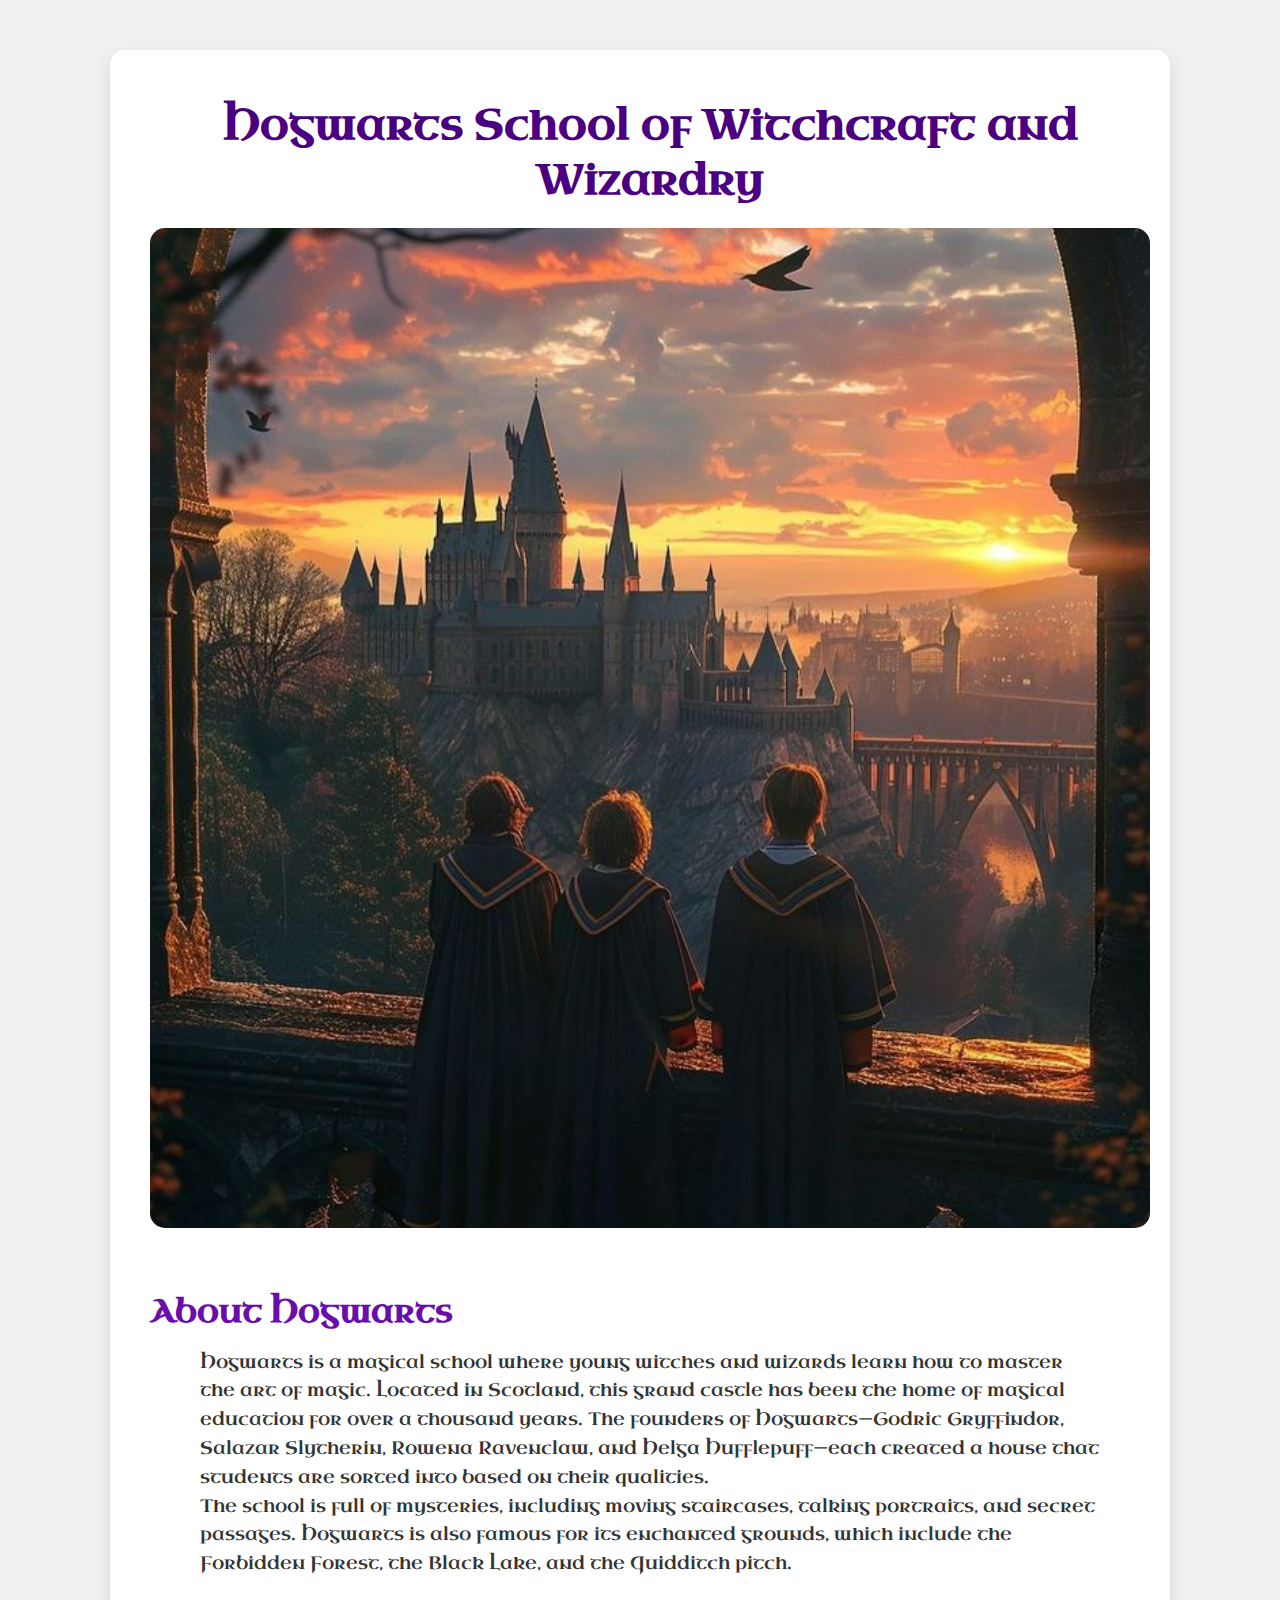
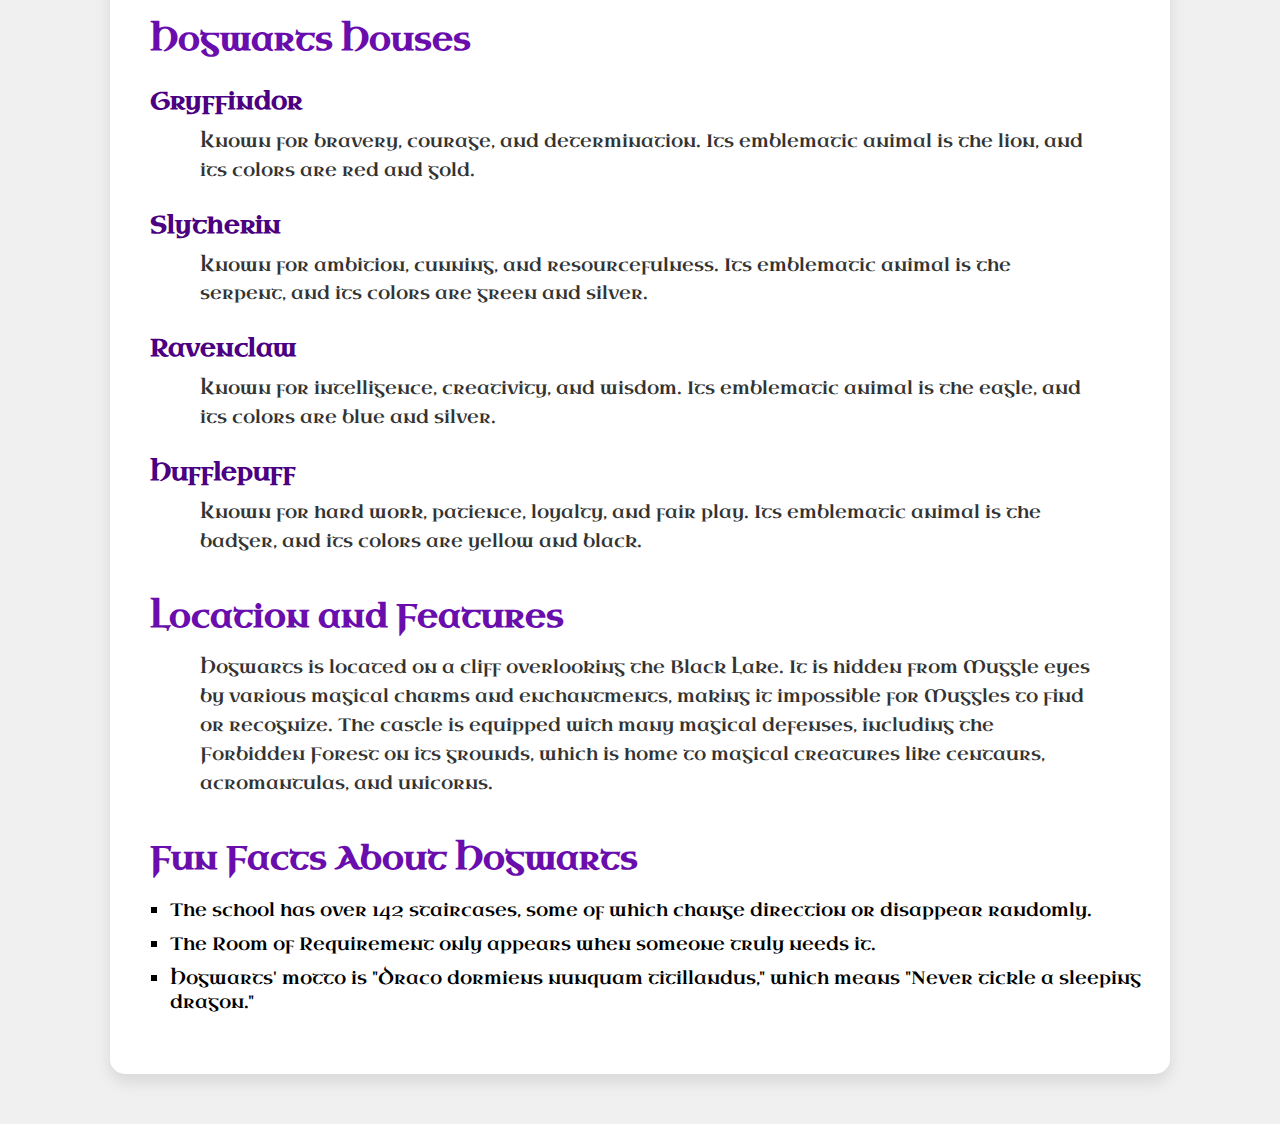
==== About_Hogwarts.html @ d7c3a8bc "add many files, img, about progect" ====
<!DOCTYPE html>
<html lang="en">
<head>
    <meta charset="UTF-8">
    <meta name="viewport" content="width=device-width, initial-scale=1.0">
    <title>About Hogwarts</title>
    <link rel="stylesheet" href="About_Hogwarts.css">
    <link href="https://fonts.googleapis.com/css2?family=Uncial+Antiqua&display=swap" rel="stylesheet">
</head>
<body>
    <div class="info-page">
        <header>
            <h1>Hogwarts School of Witchcraft and Wizardry</h1>
            <img src="castel2.jpg" alt="Hogwarts Castle" class="banner-img"> <!-- Вставити зображення замку -->
        </header>

        <section class="about-section">
            <h2>About Hogwarts</h2>
            <p>
                Hogwarts is a magical school where young witches and wizards learn how to master the art of magic. Located in Scotland, 
                this grand castle has been the home of magical education for over a thousand years. The founders of Hogwarts—Godric Gryffindor, 
                Salazar Slytherin, Rowena Ravenclaw, and Helga Hufflepuff—each created a house that students are sorted into based on their qualities.
            </p>
            <p>
                The school is full of mysteries, including moving staircases, talking portraits, and secret passages. Hogwarts is also famous 
                for its enchanted grounds, which include the Forbidden Forest, the Black Lake, and the Quidditch pitch.
            </p>
        </section>

        <section class="houses-section">
            <h2>Hogwarts Houses</h2>
            <div class="house">
                <h3>Gryffindor</h3>
                <p>Known for bravery, courage, and determination. Its emblematic animal is the lion, and its colors are red and gold.</p>
            </div>
            <div class="house">
                <h3>Slytherin</h3>
                <p>Known for ambition, cunning, and resourcefulness. Its emblematic animal is the serpent, and its colors are green and silver.</p>
            </div>
            <div class="house">
                <h3>Ravenclaw</h3>
                <p>Known for intelligence, creativity, and wisdom. Its emblematic animal is the eagle, and its colors are blue and silver.</p>
            </div>
            <div class="house">
                <h3>Hufflepuff</h3>
                <p>Known for hard work, patience, loyalty, and fair play. Its emblematic animal is the badger, and its colors are yellow and black.</p>
            </div>
        </section>

        <section class="location-section">
            <h2>Location and Features</h2>
            <p>
                Hogwarts is located on a cliff overlooking the Black Lake. It is hidden from Muggle eyes by various magical charms and 
                enchantments, making it impossible for Muggles to find or recognize. The castle is equipped with many magical defenses, 
                including the Forbidden Forest on its grounds, which is home to magical creatures like centaurs, acromantulas, and unicorns.
            </p>
        </section>

        <section class="fun-facts">
            <h2>Fun Facts About Hogwarts</h2>
            <ul>
                <li>The school has over 142 staircases, some of which change direction or disappear randomly.</li>
                <li>The Room of Requirement only appears when someone truly needs it.</li>
                <li>Hogwarts' motto is "Draco dormiens nunquam titillandus," which means "Never tickle a sleeping dragon."</li>
            </ul>
        </section>
    </div>
</body>
</html>
---- About_Hogwarts.css ----
body {
    font-family: 'Uncial Antiqua', Arial, sans-serif;
    background-color: #f0f0f0;
    margin: 0;
    padding: 0;
}

.info-page {
    max-width: 1000px;
    margin: 50px auto;
    padding: 20px;
    padding-left: 40px;
    background-color: #fff;
    border-radius: 15px;
    box-shadow: 0 8px 16px rgba(0, 0, 0, 0.1);
}

header h1 {
    font-size: 42px;
    color: #4B0082;
    text-align: center;
    margin-bottom: 20px;
}

.banner-img {
    width: 100%;
    border-radius: 15px;
    margin-bottom: 30px;
}

.about-section, .houses-section, .location-section, .fun-facts {
    margin-bottom: 40px;
}

h2 {
    font-size: 32px;
    color: #6A0DAD;
    margin-bottom: 15px;
}

p {
    font-size: 18px;
    line-height: 1.6;
    color: #333;
    max-width: 900px;
    margin: 0 auto;
}

.house {
    margin-bottom: 20px;
}

.house h3 {
    font-size: 24px;
    color: #4B0082;
    margin-bottom: 10px;
}

.fun-facts ul {
    list-style-type: square;
    padding-left: 20px;
    font-size: 18px;
}

.fun-facts ul li {
    margin-bottom: 10px;
}

.back-link {
    display: inline-block;
    margin-top: 30px;
    font-size: 20px;
    color: #4B0082;
    text-decoration: none;
    text-align: center;
}

.back-link:hover {
    text-decoration: underline;
}
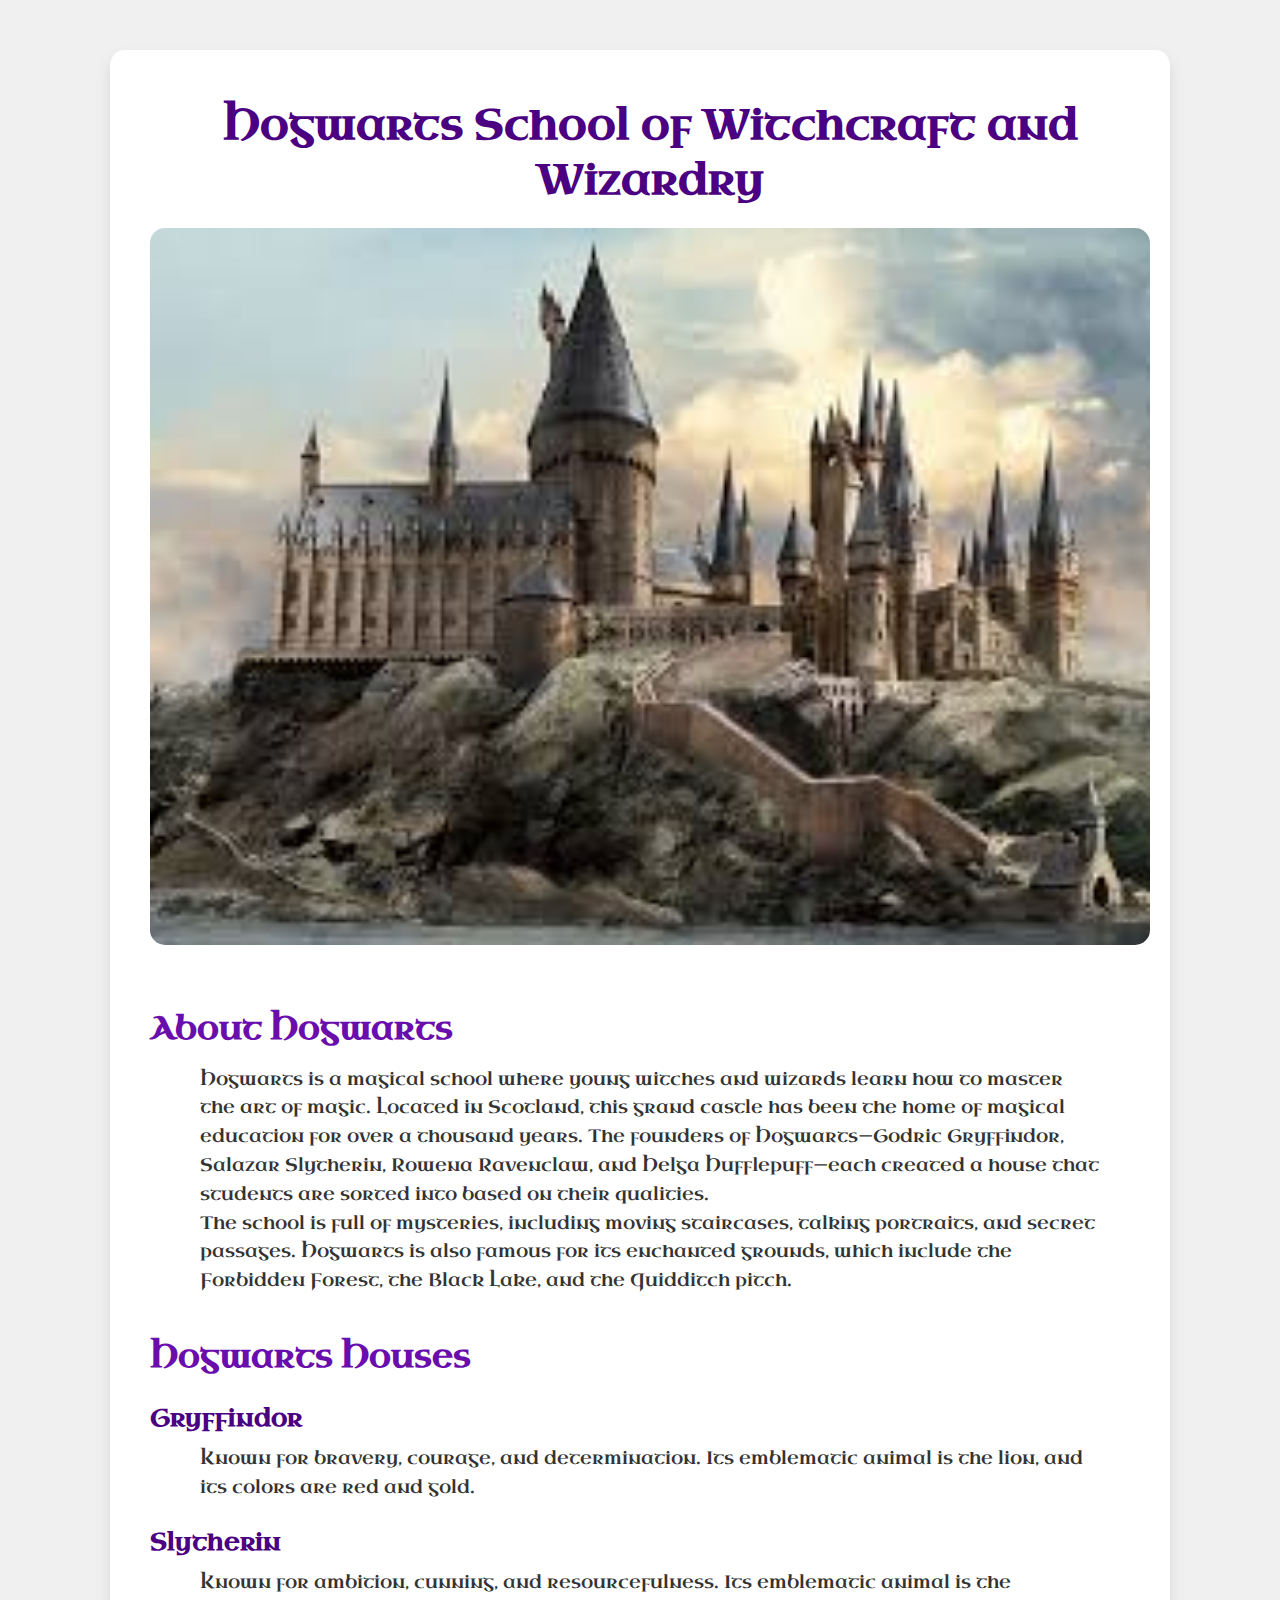
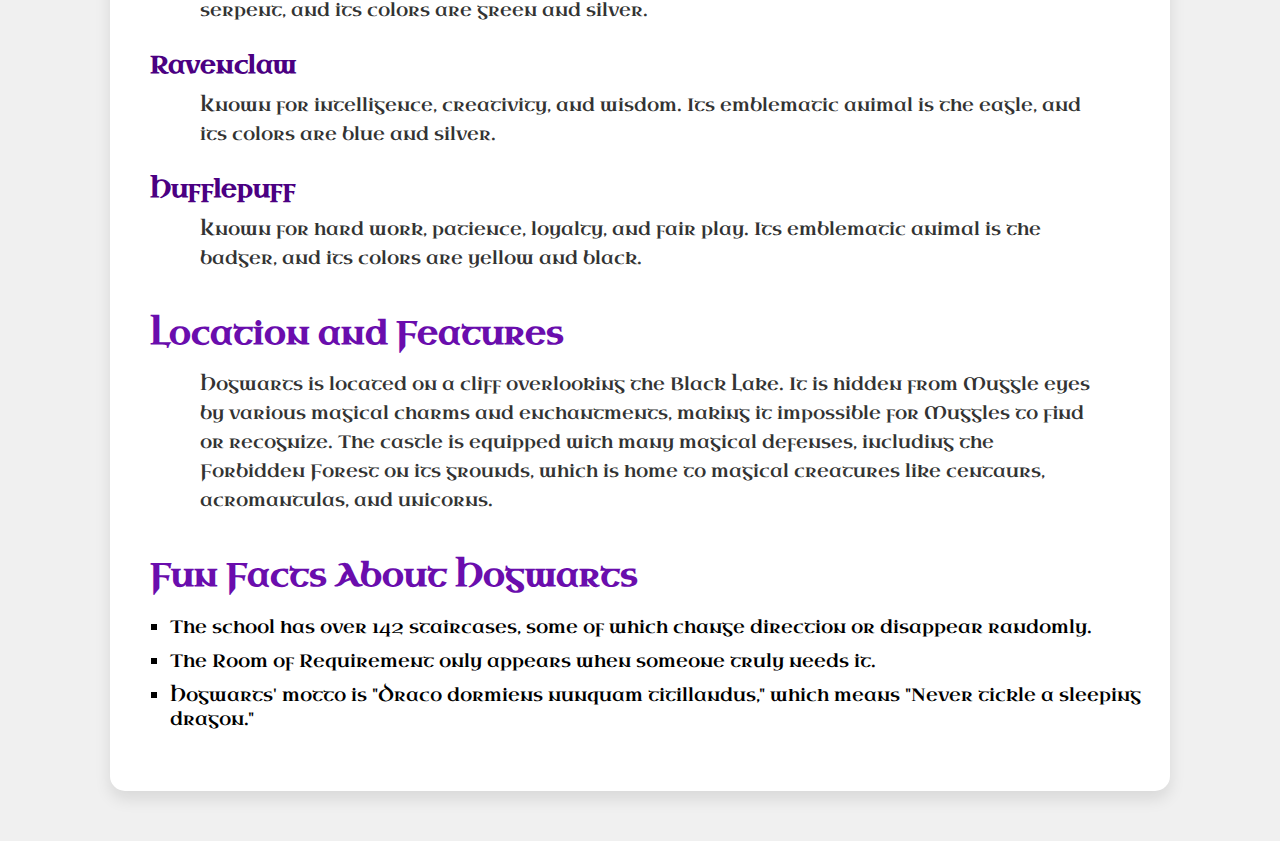
==== commit 8a5ad636: "some changengs" ====
--- a/About_Hogwarts.html
+++ b/About_Hogwarts.html
@@ -11,7 +11,7 @@
     <div class="info-page">
         <header>
             <h1>Hogwarts School of Witchcraft and Wizardry</h1>
-            <img src="castel2.jpg" alt="Hogwarts Castle" class="banner-img"> <!-- Вставити зображення замку -->
+            <img src="images/castel.png" alt="Hogwarts Castle" class="banner-img"> <!-- Вставити зображення замку -->
         </header>
 
         <section class="about-section">
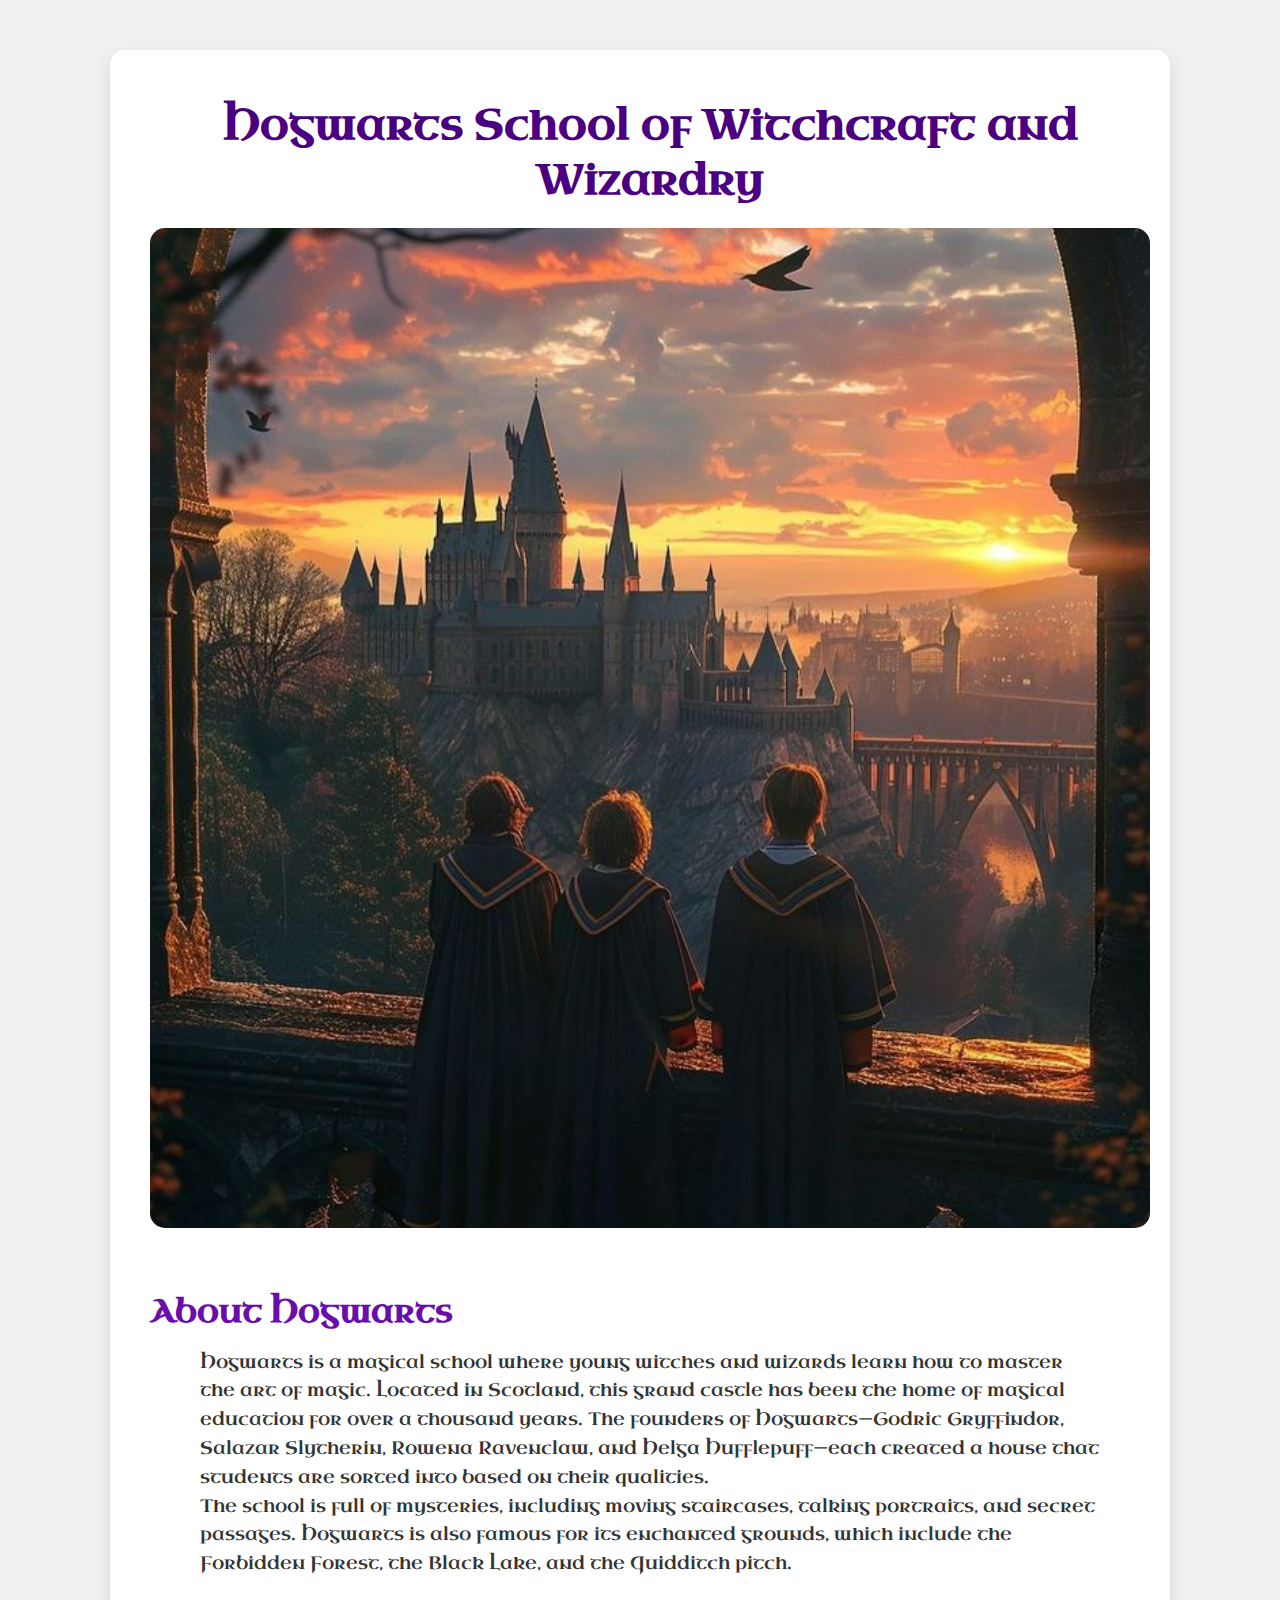
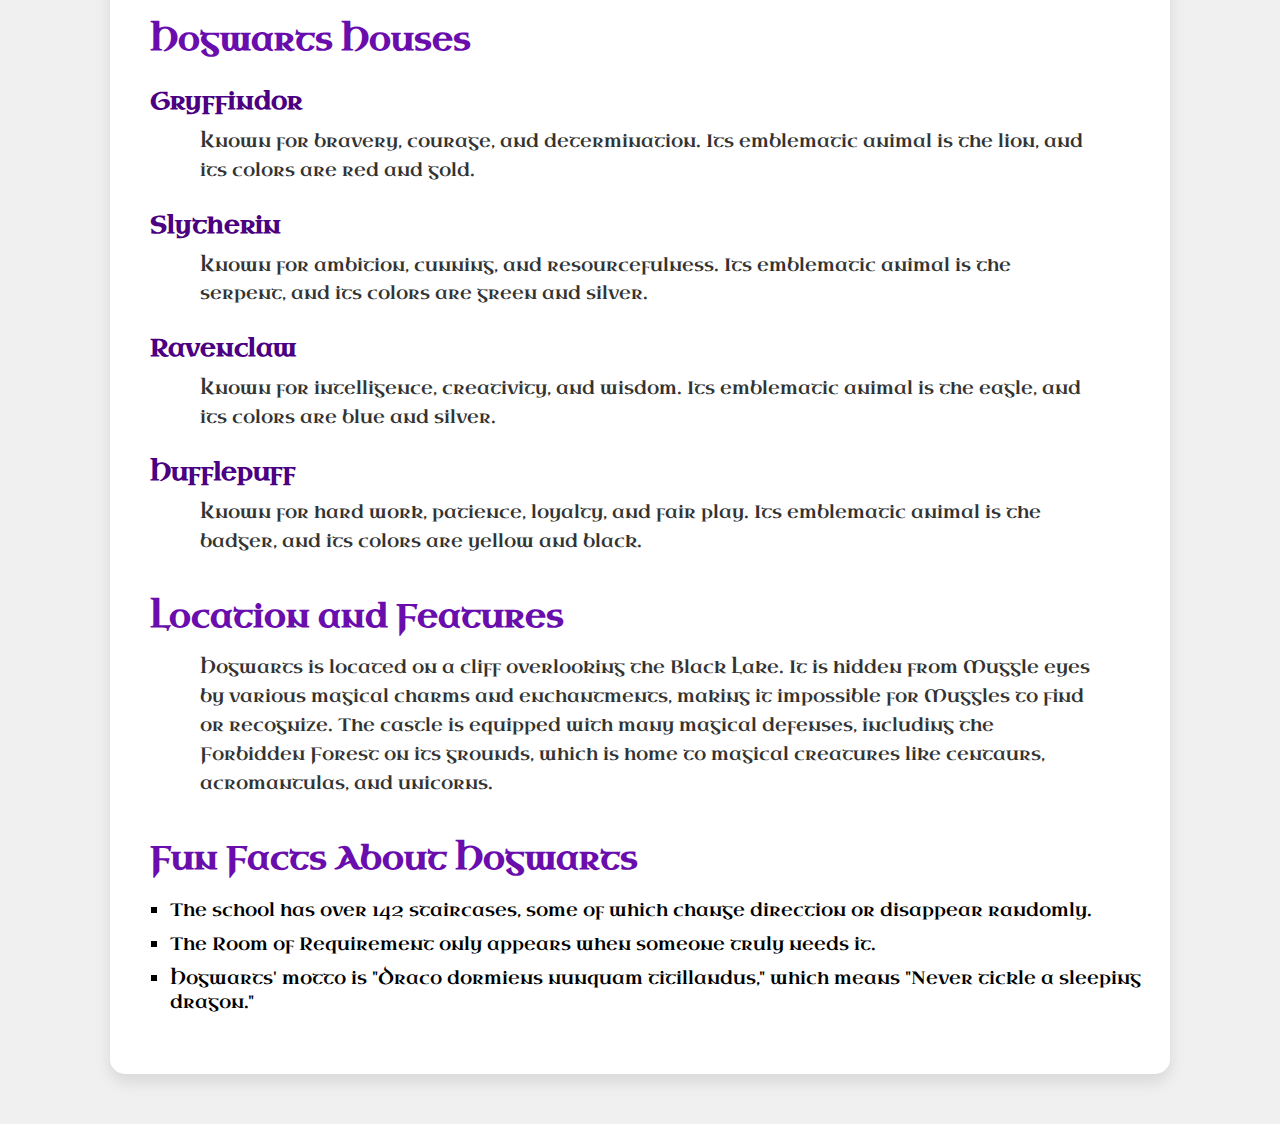
==== commit ccfdece1: "add2" ====
--- a/About_Hogwarts.html
+++ b/About_Hogwarts.html
@@ -11,7 +11,7 @@
     <div class="info-page">
         <header>
             <h1>Hogwarts School of Witchcraft and Wizardry</h1>
-            <img src="images/castel.png" alt="Hogwarts Castle" class="banner-img"> <!-- Вставити зображення замку -->
+            <img src="images/castel2.jpg" alt="Hogwarts Castle" class="banner-img"> <!-- Вставити зображення замку -->
         </header>
 
         <section class="about-section">
